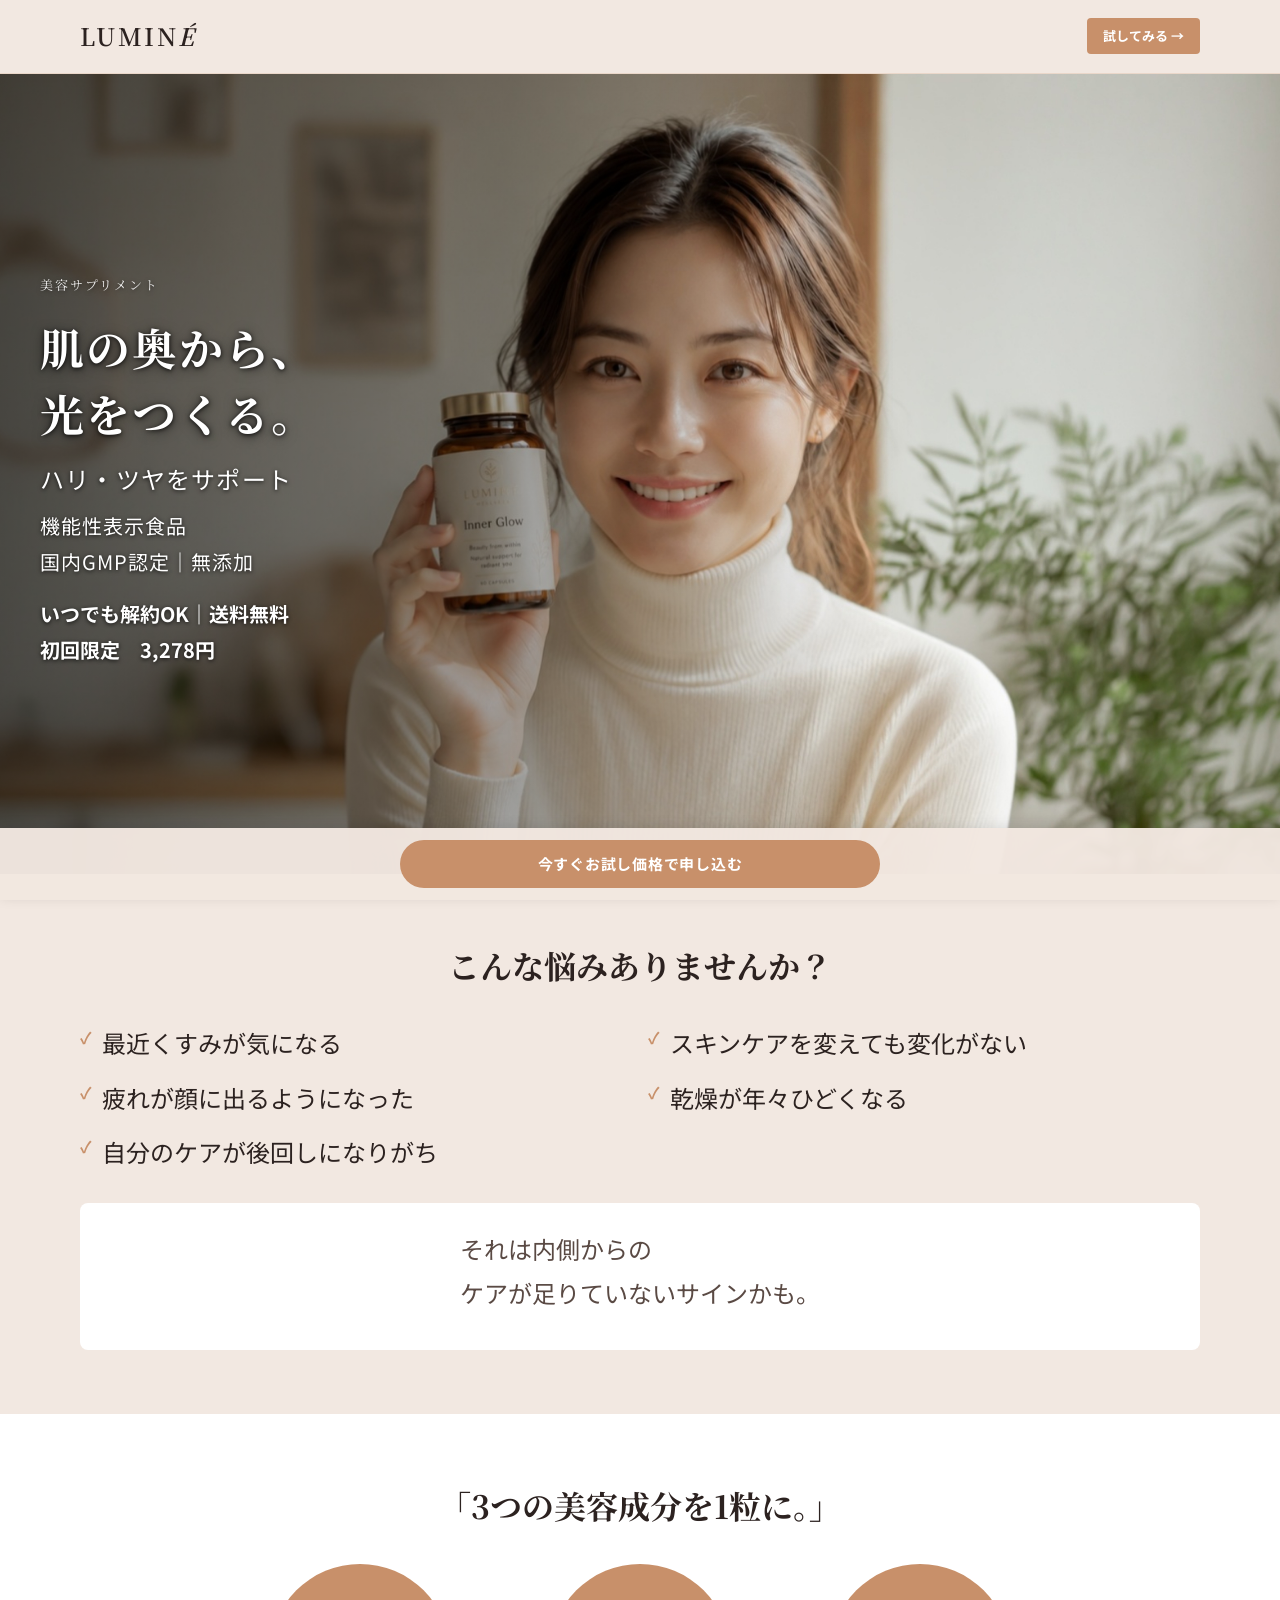
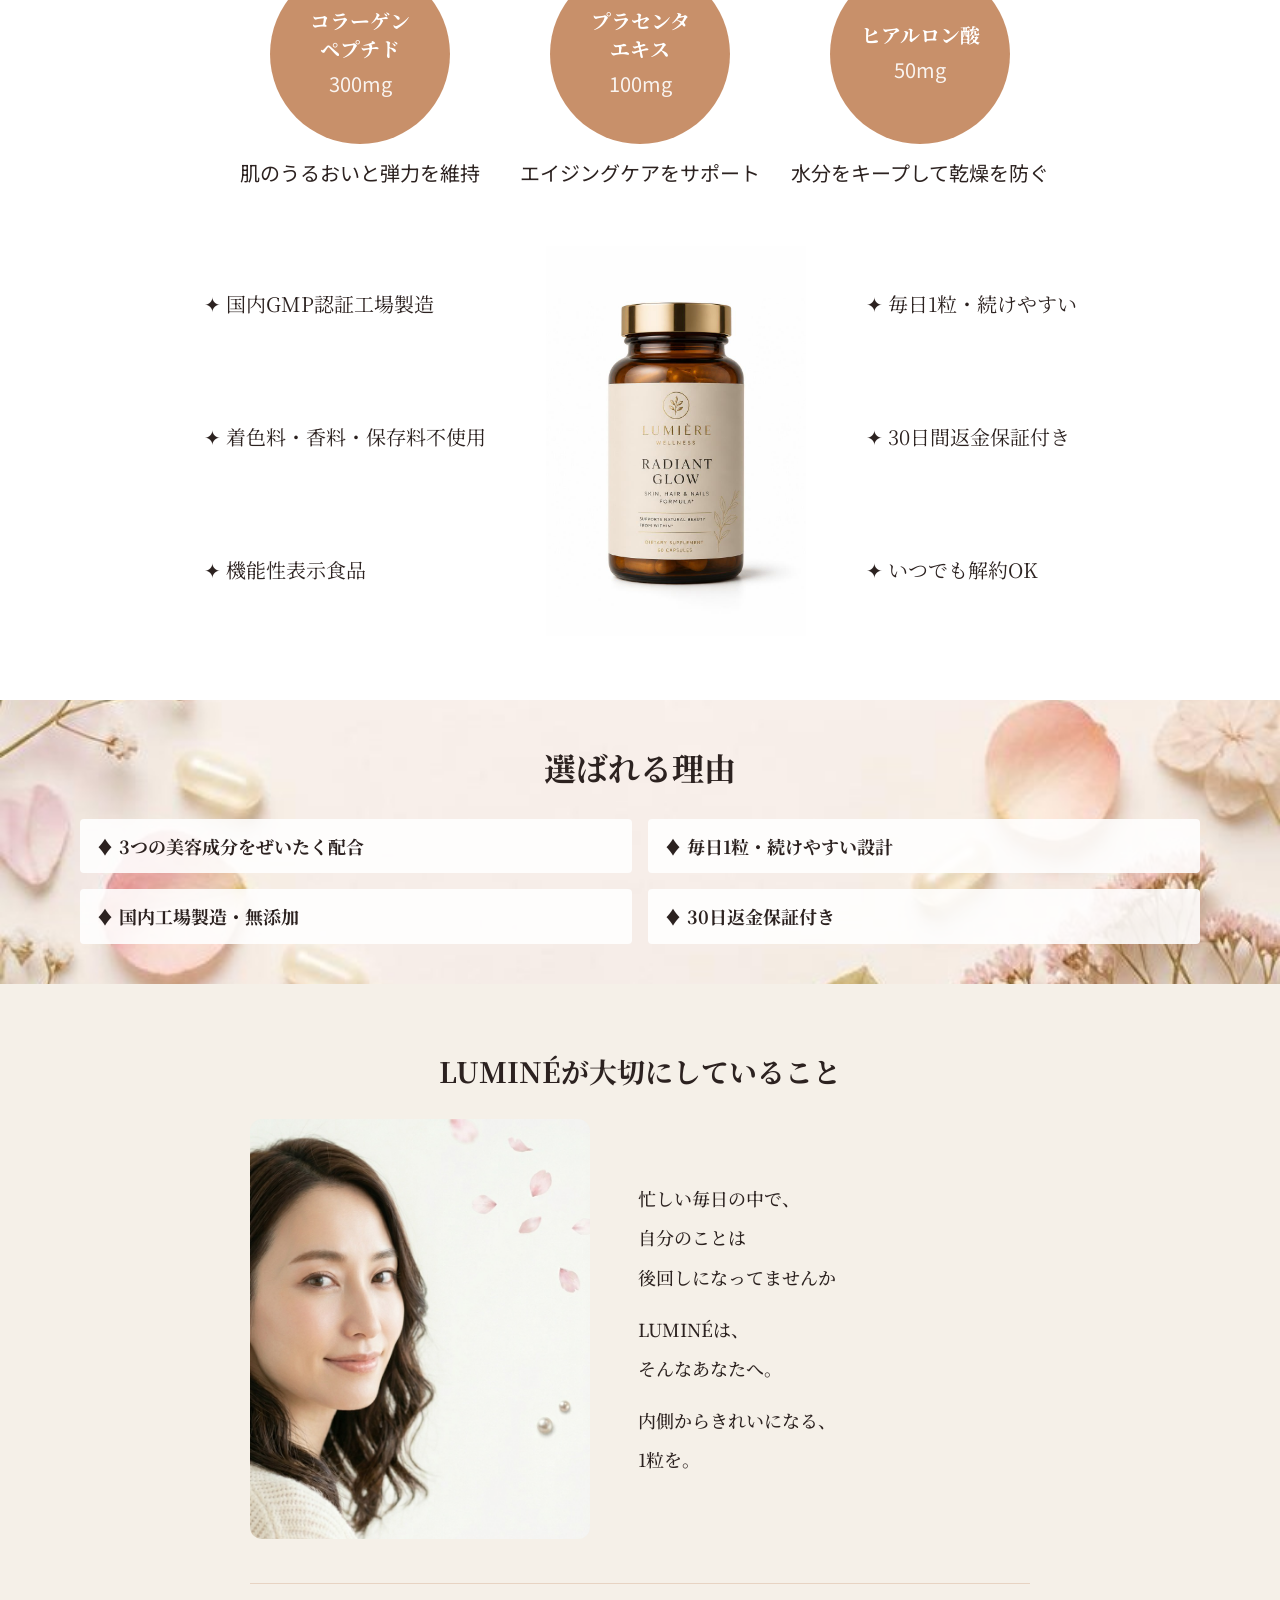
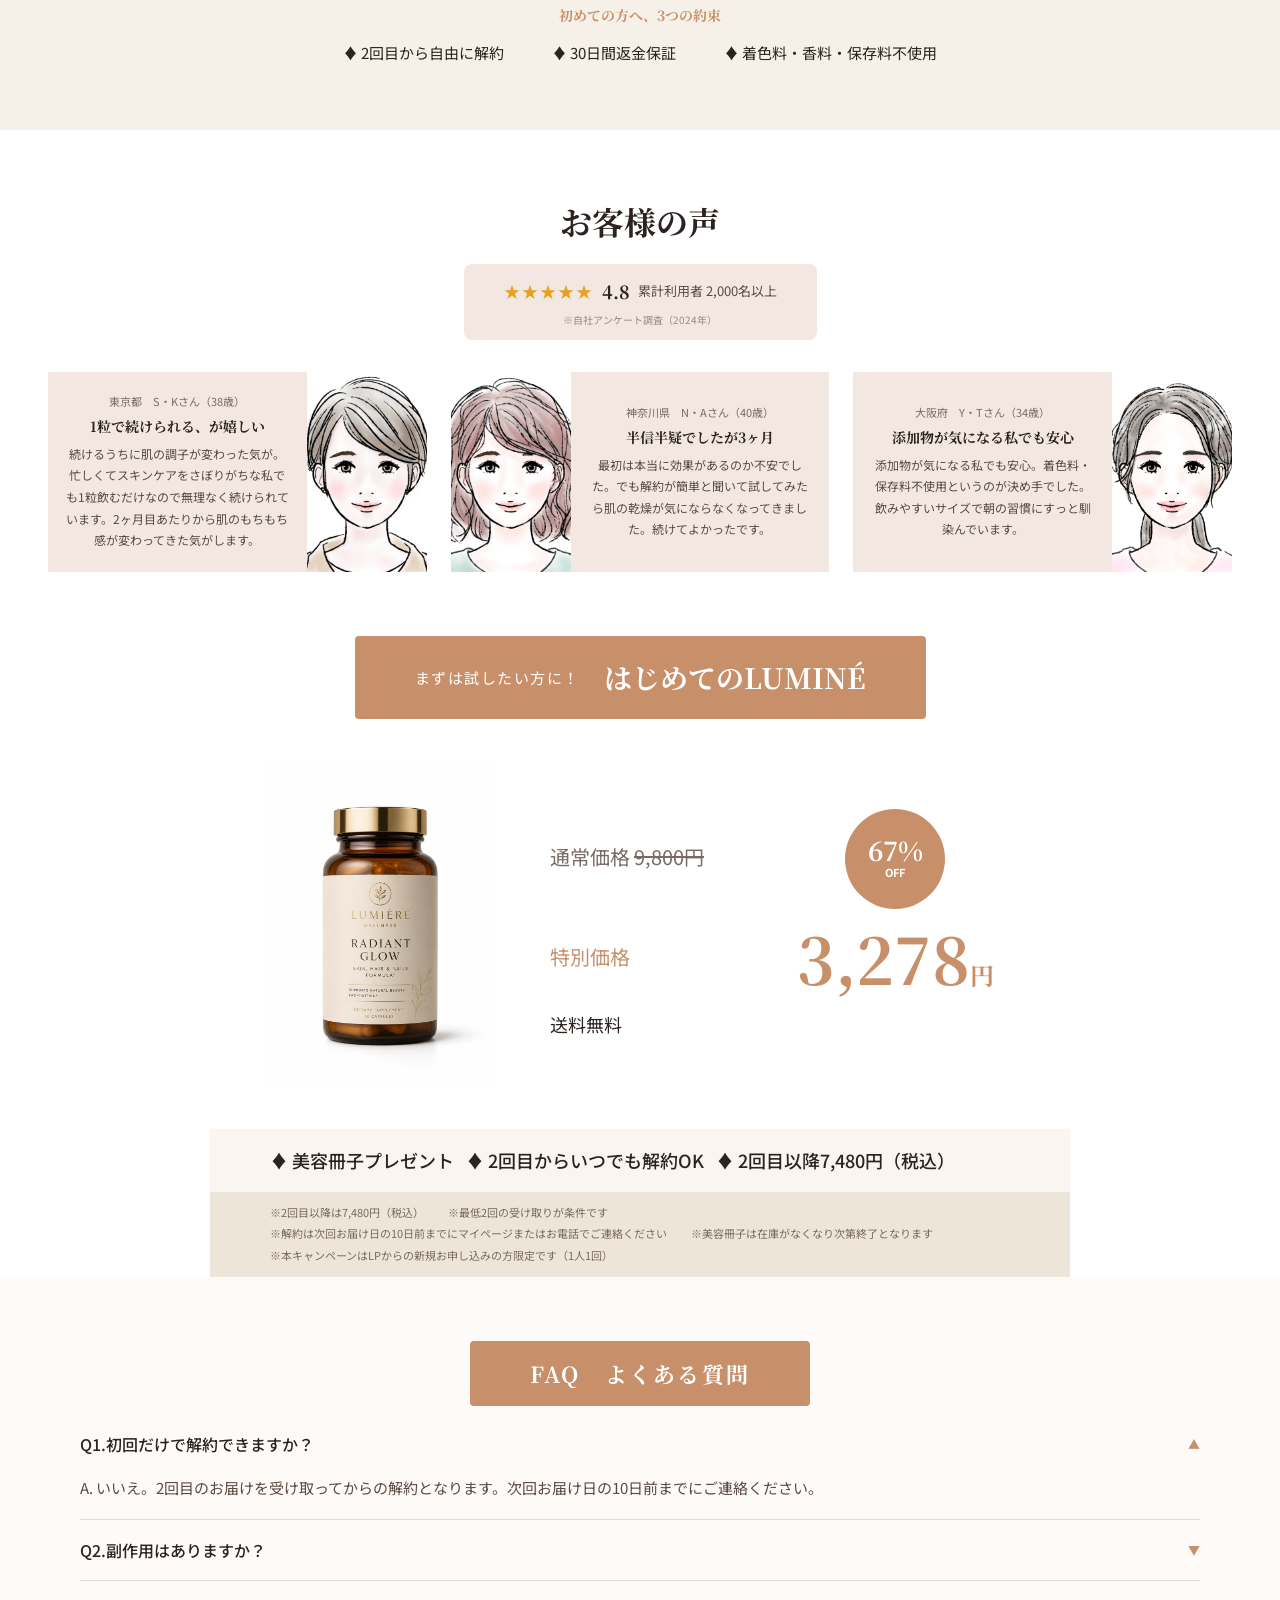
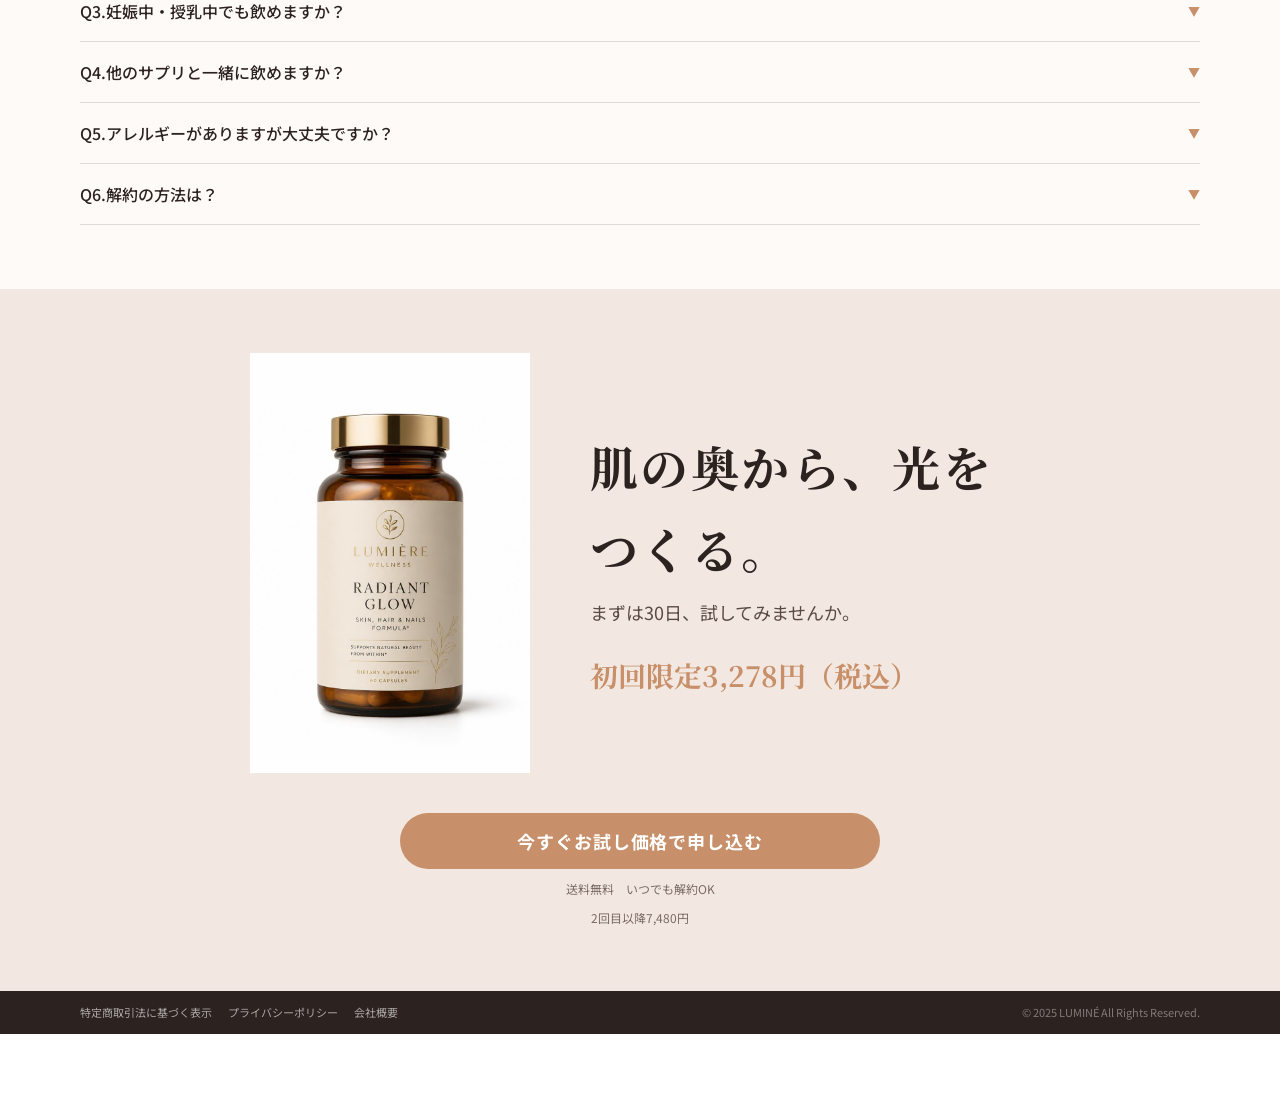
==== index.html @ 56d59375 "LUMINÉ LP 初回リリース" ====
<!DOCTYPE html>
<html lang="ja">
<head>
  <meta charset="UTF-8">
  <meta name="viewport" content="width=device-width, initial-scale=1.0">
  <meta name="description" content="LUMINÉは、コラーゲン・プラセンタ・ビタミンDを配合した美容サプリメントです。内側からハリ・ツヤ・透明感をサポートします。初回限定3,278円・送料無料。">

  <!-- OGP -->
  <meta property="og:title" content="LUMINÉ｜飲む美容習慣">
  <meta property="og:description" content="ハリ・ツヤをサポートする美容サプリメント。初回限定3,278円・送料無料・いつでも解約OK。">
  <meta property="og:image" content="images/ogp.jpg">
  <meta property="og:url" content="https://lumine-innerglow.jp/">
  <meta property="og:type" content="website">
  <meta property="og:site_name" content="LUMINÉ">

  <!-- canonical -->
  <link rel="canonical" href="https://lumine-innerglow.jp/">

  <!-- favicon -->
  <link rel="icon" href="images/pearl.jpg" type="image/jpeg">
  <link rel="apple-touch-icon" href="images/pearl.jpg">

  <!-- Google Fonts -->
  <link rel="preconnect" href="https://fonts.googleapis.com">
  <link rel="preconnect" href="https://fonts.gstatic.com" crossorigin>
  <link href="https://fonts.googleapis.com/css2?family=Noto+Sans+JP:wght@400;500;700&family=Noto+Serif+JP:wght@400;600;700&display=swap" rel="stylesheet">

  <link rel="stylesheet" href="style.css">
  <title>LUMINÉ｜飲む美容習慣で、内側から輝く肌へ</title>
</head>
<body>

  <!-- ============================================================
    Header
  ============================================================ -->
  <header class="header">
    <div class="header__inner">
      <p class="header__logo">LUMIN<span>É</span></p>
      <a href="form.html" class="btn btn--small">試してみる →</a>
    </div>
  </header>

  <!-- ============================================================
    FV（ファーストビュー）
  ============================================================ -->
  <section class="fv">
    <img src="images/fv-main.jpg" alt="LUMINÉを持つ女性" class="fv__bg fv__bg--sp">
    <img src="images/fv-main-pc.jpg" alt="LUMINÉを持つ女性" class="fv__bg fv__bg--pc">
    <div class="fv__overlay"></div>
    <div class="fv__content">

      <!-- 上部：キャッチ2つの独立した箱 -->
      <div class="fv__top">
        <div class="fv__box fv__box--brand">
          <span class="fv__brand-category">美容サプリメント</span>
        </div>
        <div class="fv__box fv__box--catch">
          <span class="fv__catch">肌の奥から、<br>光をつくる。</span>
        </div>
        <div class="fv__box fv__box--sub">
          <span class="fv__sub">ハリ・ツヤをサポート</span>
        </div>
      </div>

      <!-- 中部：バッジ1つの箱にまとめる -->
      <div class="fv__badge-box">
        <p class="fv__badge">機能性表示食品</p>
        <p class="fv__badge">国内GMP認定｜無添加</p>
      </div>

      <!-- 下部：オファー（右手首あたり） -->
      <div class="fv__offer">
        <p>いつでも解約OK｜送料無料</p>
        <p>初回限定　3,278円</p>
      </div>

    </div>
  </section>

  <!-- ============================================================
    お悩みセクション
  ============================================================ -->
  <section class="worries">
    <div class="worries__inner">
      <h2 class="worries__title">こんな悩みありませんか？</h2>
      <ul class="worries__list">
        <li class="worries__item fade-in">
          <span class="worries__check">✓</span>最近くすみが気になる
        </li>
        <li class="worries__item fade-in">
          <span class="worries__check">✓</span>スキンケアを変えても変化がない
        </li>
        <li class="worries__item fade-in">
          <span class="worries__check">✓</span>疲れが顔に出るようになった
        </li>
        <li class="worries__item fade-in">
          <span class="worries__check">✓</span>乾燥が年々ひどくなる
        </li>
        <li class="worries__item fade-in">
          <span class="worries__check">✓</span>自分のケアが後回しになりがち
        </li>
      </ul>
      <div class="worries__lead-wrap">
        <p class="worries__lead-sub">それは内側からの<br>ケアが足りていないサインかも。</p>
      </div>
    </div>
  </section>

  <!-- ============================================================
    商品紹介
  ============================================================ -->
  <section class="product">
    <div class="product__inner">
      <h2 class="product__title">「3つの美容成分を1粒に。」</h2>

      <!-- 成分3セット（楕円＋テキスト） -->
      <div class="product__ingredients">

        <div class="product__ingredient">
          <div class="product__circle">
            <p class="product__circle-name">コラーゲン<br>ペプチド</p>
            <p class="product__circle-amount">300mg</p>
          </div>
          <p class="product__ingredient-desc">肌のうるおいと弾力を維持</p>
        </div>

        <div class="product__ingredient">
          <div class="product__circle">
            <p class="product__circle-name">プラセンタ<br>エキス</p>
            <p class="product__circle-amount">100mg</p>
          </div>
          <p class="product__ingredient-desc">エイジングケアをサポート</p>
        </div>

        <div class="product__ingredient">
          <div class="product__circle">
            <p class="product__circle-name">ヒアルロン酸</p>
            <p class="product__circle-amount">50mg</p>
          </div>
          <p class="product__ingredient-desc">水分をキープして乾燥を防ぐ</p>
        </div>

      </div>

      <!-- ボトル画像＋左右テキスト（PC版2カラム） -->
      <div class="product__bottle-wrap">
        <div class="product__bottle-text product__bottle-text--left">
          <p class="product__bottle-point">✦ 国内GMP認証工場製造</p>
          <p class="product__bottle-point">✦ 着色料・香料・保存料不使用</p>
          <p class="product__bottle-point">✦ 機能性表示食品</p>
        </div>
        <div class="product__image-wrap">
          <img src="images/product-bottle.jpg" alt="LUMINÉボトル" class="product__image">
        </div>
        <div class="product__bottle-text product__bottle-text--right">
          <p class="product__bottle-point">✦ 毎日1粒・続けやすい</p>
          <p class="product__bottle-point">✦ 30日間返金保証付き</p>
          <p class="product__bottle-point">✦ いつでも解約OK</p>
        </div>
      </div>

    </div>
  </section>

  <!-- ============================================================
    選ばれる理由
  ============================================================ -->
  <section class="reasons">
    <div class="reasons__bg-wrap">
      <img src="images/reasons-bg.jpg" alt="" class="reasons__bg" aria-hidden="true">
    </div>
    <div class="reasons__inner">
      <h2 class="reasons__title">選ばれる理由</h2>
      <div class="reasons__list">
        <div class="reasons__card fade-in">
          <p class="reasons__card-title">♦ 3つの美容成分をぜいたく配合</p>
        </div>
        <div class="reasons__card fade-in">
          <p class="reasons__card-title">♦ 毎日1粒・続けやすい設計</p>
        </div>
        <div class="reasons__card fade-in">
          <p class="reasons__card-title">♦ 国内工場製造・無添加</p>
        </div>
        <div class="reasons__card fade-in">
          <p class="reasons__card-title">♦ 30日返金保証付き</p>
        </div>
      </div>
    </div>
  </section>

  <!-- ============================================================
    ブランドストーリー
  ============================================================ -->
  <section class="story">
    <div class="story__inner">
      <h2 class="story__title">LUMINÉが大切にしていること</h2>
      <div class="story__content">
        <div class="story__image-wrap">
          <img src="images/story-woman.jpg" alt="LUMINÉブランドストーリー" class="story__image">
        </div>
        <div class="story__text-wrap">
          <p class="story__body">忙しい毎日の中で、<br>自分のことは<br>後回しになってませんか</p>
          <p class="story__body">LUMINÉは、<br>そんなあなたへ。</p>
          <p class="story__body">内側からきれいになる、<br>1粒を。</p>
        </div>
      </div>
      <!-- 約束リスト -->
      <div class="story__promise">
        <p class="story__lead">初めての方へ、3つの約束</p>
        <ul class="story__list">
          <li class="story__list-item">♦ 2回目から自由に解約</li>
          <li class="story__list-item">♦ 30日間返金保証</li>
          <li class="story__list-item">♦ 着色料・香料・保存料不使用</li>
        </ul>
      </div>
    </div>
  </section>

  <!-- ============================================================
    お客様の声
  ============================================================ -->
  <section class="reviews">
    <div class="reviews__inner">
      <h2 class="reviews__title">お客様の声</h2>
      <div class="reviews__social-proof">
        <div class="reviews__social-proof-row">
          <span class="reviews__stars">★★★★★</span>
          <span class="reviews__rating">4.8</span>
          <span class="reviews__count">累計利用者 2,000名以上</span>
        </div>
        <span class="reviews__survey">※自社アンケート調査（2024年）</span>
      </div>
      <div class="reviews__list">

        <!-- 1件目：左テキスト・右画像 -->
        <div class="reviews__item reviews__item--text-left fade-in">
          <div class="reviews__item-text">
            <p class="reviews__item-name">東京都　S・Kさん（38歳）</p>
            <p class="reviews__item-title">1粒で続けられる、が嬉しい</p>
            <p class="reviews__item-body">続けるうちに肌の調子が変わった気が。忙しくてスキンケアをさぼりがちな私でも1粒飲むだけなので無理なく続けられています。2ヶ月目あたりから肌のもちもち感が変わってきた気がします。</p>
          </div>
          <div class="reviews__item-image-wrap">
            <img src="images/review-woman-01.jpg" alt="東京都 S・Kさん" class="reviews__item-image">
          </div>
        </div>

        <!-- 2件目：左画像・右テキスト -->
        <div class="reviews__item reviews__item--image-left fade-in">
          <div class="reviews__item-image-wrap">
            <img src="images/review-woman-02.jpg" alt="神奈川県 N・Aさん" class="reviews__item-image">
          </div>
          <div class="reviews__item-text">
            <p class="reviews__item-name">神奈川県　N・Aさん（40歳）</p>
            <p class="reviews__item-title">半信半疑でしたが3ヶ月</p>
            <p class="reviews__item-body">最初は本当に効果があるのか不安でした。でも解約が簡単と聞いて試してみたら肌の乾燥が気にならなくなってきました。続けてよかったです。</p>
          </div>
        </div>

        <!-- 3件目：左テキスト・右画像 -->
        <div class="reviews__item reviews__item--text-left fade-in">
          <div class="reviews__item-text">
            <p class="reviews__item-name">大阪府　Y・Tさん（34歳）</p>
            <p class="reviews__item-title">添加物が気になる私でも安心</p>
            <p class="reviews__item-body">添加物が気になる私でも安心。着色料・保存料不使用というのが決め手でした。飲みやすいサイズで朝の習慣にすっと馴染んでいます。</p>
          </div>
          <div class="reviews__item-image-wrap">
            <img src="images/review-woman-03.jpg" alt="大阪府 Y・Tさん" class="reviews__item-image">
          </div>
        </div>

      </div>
    </div>
  </section>

  <!-- ============================================================
    キャンペーン・価格
  ============================================================ -->
  <section class="campaign">
    <!-- 茶色ヘッダー -->
    <div class="campaign__header">
      <p class="campaign__label">まずは試したい方に！</p>
      <h2 class="campaign__title">はじめてのLUMINÉ</h2>
    </div>
    <!-- 白背景：商品・価格エリア -->
    <div class="campaign__main">
      <div class="campaign__image-wrap">
        <img src="images/product-bottle.jpg" alt="LUMINÉ" class="campaign__image">
      </div>
      <div class="campaign__content">
        <div class="campaign__price-wrap">
          <p class="campaign__regular">通常価格 <s>9,800円</s></p>
          <div class="campaign__off-badge">
            <span class="campaign__off-num">67%</span>
            <span class="campaign__off-text">OFF</span>
          </div>
          <p class="campaign__special">特別価格</p>
          <p class="campaign__price">3,278<span>円</span></p>
          <p class="campaign__shipping">送料無料</p>
        </div>
      </div>
    </div>
    <!-- 薄いベージュ：特典エリア -->
    <div class="campaign__benefits-wrap">
      <ul class="campaign__benefits">
        <li class="campaign__benefit">♦ 美容冊子プレゼント</li>
        <li class="campaign__benefit">♦ 2回目からいつでも解約OK</li>
        <li class="campaign__benefit">♦ 2回目以降7,480円（税込）</li>
      </ul>
    </div>
    <!-- ベージュ：注意書きエリア -->
    <div class="campaign__notes-wrap">
      <ul class="campaign__notes">
        <li class="campaign__note">※2回目以降は7,480円（税込）</li>
        <li class="campaign__note">※最低2回の受け取りが条件です</li>
        <li class="campaign__note">※解約は次回お届け日の10日前までにマイページまたはお電話でご連絡ください</li>
        <li class="campaign__note">※美容冊子は在庫がなくなり次第終了となります</li>
        <li class="campaign__note">※本キャンペーンはLPからの新規お申し込みの方限定です（1人1回）</li>
      </ul>
    </div>
  </section>

  <!-- ============================================================
    FAQ
  ============================================================ -->
  <section class="faq">
    <div class="faq__inner">
      <h2 class="faq__title">FAQ　よくある質問</h2>
      <div class="faq__list">

        <div class="faq__item faq__item--open">
          <button class="faq__question" aria-expanded="true">
            Q1.初回だけで解約できますか？
            <span class="faq__icon">▲</span>
          </button>
          <div class="faq__answer">
            <p>A. いいえ。2回目のお届けを受け取ってからの解約となります。次回お届け日の10日前までにご連絡ください。</p>
          </div>
        </div>

        <div class="faq__item">
          <button class="faq__question" aria-expanded="false">
            Q2.副作用はありますか？
            <span class="faq__icon">▼</span>
          </button>
          <div class="faq__answer">
            <p>A. 食品ですので基本的に副作用はありませんが、体質により合わない場合もあります。異常を感じた場合は使用を中止してください。</p>
          </div>
        </div>

        <div class="faq__item">
          <button class="faq__question" aria-expanded="false">
            Q3.妊娠中・授乳中でも飲めますか？
            <span class="faq__icon">▼</span>
          </button>
          <div class="faq__answer">
            <p>A. 念のため医師にご相談の上ご使用ください。</p>
          </div>
        </div>

        <div class="faq__item">
          <button class="faq__question" aria-expanded="false">
            Q4.他のサプリと一緒に飲めますか？
            <span class="faq__icon">▼</span>
          </button>
          <div class="faq__answer">
            <p>A. 一般的には問題ありませんが、薬を服用中の方は医師にご相談ください。</p>
          </div>
        </div>

        <div class="faq__item">
          <button class="faq__question" aria-expanded="false">
            Q5.アレルギーがありますが大丈夫ですか？
            <span class="faq__icon">▼</span>
          </button>
          <div class="faq__answer">
            <p>A. 豚由来成分（プラセンタ）を含みます。成分表をご確認の上お申し込みください。</p>
          </div>
        </div>

        <div class="faq__item">
          <button class="faq__question" aria-expanded="false">
            Q6.解約の方法は？
            <span class="faq__icon">▼</span>
          </button>
          <div class="faq__answer">
            <p>A. マイページまたはお電話にて、次回お届け日の10日前までにお手続きください。</p>
          </div>
        </div>

      </div>
    </div>
  </section>

  <!-- ============================================================
    最終CTA
  ============================================================ -->
  <section class="cta" id="cta">
    <div class="cta__inner">
      <!-- PC：左ボトル・右テキストの2カラム -->
      <div class="cta__top">
        <div class="cta__image-wrap">
          <img src="images/product-bottle.jpg" alt="LUMINÉ" class="cta__image">
        </div>
        <div class="cta__text-wrap">
          <p class="cta__catch">肌の奥から、光をつくる。</p>
          <p class="cta__sub">まずは30日、試してみませんか。</p>
          <p class="cta__price-label">初回限定3,278円（税込）</p>
        </div>
      </div>
      <!-- CTA以下はそのまま -->
      <a href="form.html" class="btn btn--large">今すぐお試し価格で申し込む</a>
      <p class="cta__micro">送料無料　いつでも解約OK</p>
      <p class="cta__micro">2回目以降7,480円</p>
    </div>
  </section>

  <!-- ============================================================
    Footer
  ============================================================ -->
  <footer class="footer">
    <div class="footer__inner">
      <nav class="footer__nav">
        <a href="#" class="footer__link">特定商取引法に基づく表示</a>
        <a href="#" class="footer__link">プライバシーポリシー</a>
        <a href="#" class="footer__link">会社概要</a>
      </nav>
      <p class="footer__copy">&copy; 2025 LUMINÉ All Rights Reserved.</p>
    </div>
  </footer>

  <!-- 下部固定CTAボタン -->
  <div class="sticky-cta">
    <a href="form.html" class="btn btn--sticky">今すぐお試し価格で申し込む</a>
  </div>

  <script src="script.js"></script>
</body>
</html>
---- style.css ----
/* ============================================================
  CSS変数（カラー・フォント）
============================================================ */
:root {
  --color-base: #F2E8E1;
  --color-text: #2C2220;
  --color-accent: #C8906A;
  --color-white: #FFFFFF;
  --color-light: #FAF5F2;
  --font-serif: 'Noto Serif JP', serif;
  --font-sans: 'Noto Sans JP', sans-serif;
  --section-gap: 40px;
  --inner-padding: 20px;
}

/* ============================================================
  Reset & Base
============================================================ */
*, *::before, *::after {
  box-sizing: border-box;
  margin: 0;
  padding: 0;
}

html {
  scroll-behavior: smooth;
}

body {
  font-family: var(--font-sans);
  color: var(--color-text);
  background-color: var(--color-white);
  font-size: 15px;
  line-height: 1.7;
  -webkit-font-smoothing: antialiased;
}

img {
  max-width: 100%;
  height: auto;
  display: block;
}

ul {
  list-style: none;
}

a {
  text-decoration: none;
  color: inherit;
}

/* ============================================================
  Button
============================================================ */
.btn {
  display: inline-block;
  background-color: var(--color-accent);
  color: var(--color-white);
  font-family: var(--font-sans);
  font-weight: 700;
  border-radius: 4px;
  text-align: center;
  cursor: pointer;
  border: none;
  transition: opacity 0.3s ease;
}

.btn:hover {
  opacity: 0.8;
}

.btn--small {
  font-size: 13px;
  padding: 8px 16px;
  height: 36px;
  line-height: 20px;
}

/* ============================================================
  アニメーション
============================================================ */
@keyframes pulse {
  0%, 100% { transform: scale(1); box-shadow: 0 4px 16px rgba(200, 144, 106, 0.4); }
  50% { transform: scale(1.03); box-shadow: 0 6px 24px rgba(200, 144, 106, 0.6); }
}

/* スクロールフェードイン */
.fade-in {
  opacity: 0;
  transform: translateY(20px);
  transition: opacity 0.7s ease, transform 0.7s ease;
}

.fade-in.is-visible {
  opacity: 1;
  transform: translateY(0);
}

/* 遅延クラス（順番に表示） */
.fade-in:nth-child(2) { transition-delay: 0.1s; }
.fade-in:nth-child(3) { transition-delay: 0.2s; }
.fade-in:nth-child(4) { transition-delay: 0.3s; }
.fade-in:nth-child(5) { transition-delay: 0.4s; }

.btn--large {
  font-size: 16px;
  font-weight: 700;
  width: calc(100% - 40px);
  height: 56px;
  line-height: 56px;
  padding: 0;
  border-radius: 28px;
  letter-spacing: 0.05em;
  animation: pulse 2.5s ease-in-out infinite;
}

/* ============================================================
  Header
============================================================ */
.header {
  position: sticky;
  top: 0;
  z-index: 100;
  background-color: var(--color-base);
  border-bottom: 1px solid rgba(200, 144, 106, 0.2);
  transition: transform 0.3s ease;
}

.header--hidden {
  transform: translateY(-100%);
}

.header__inner {
  display: flex;
  align-items: center;
  justify-content: space-between;
  padding: 12px var(--inner-padding);
  max-width: 375px;
  margin: 0 auto;
}

.header__logo {
  font-family: var(--font-serif);
  font-size: 20px;
  font-weight: 600;
  letter-spacing: 0.1em;
  color: var(--color-text);
}

.header__logo span {
  font-style: italic;
}

/* ============================================================
  FV（ファーストビュー）
============================================================ */
.fv {
  position: relative;
  width: 100%;
  overflow: hidden;
}

.fv__bg {
  width: 100%;
  height: 600px;
  object-fit: cover;
  object-position: center top;
  display: block;
}

.fv__bg--pc {
  display: none;
}

.fv__overlay {
  display: block;
  position: absolute;
  top: 0;
  left: 0;
  right: 0;
  bottom: 0;
  background: linear-gradient(
    135deg,
    rgba(0, 0, 0, 0.55) 0%,
    rgba(0, 0, 0, 0.30) 50%,
    rgba(0, 0, 0, 0) 75%
  );
  z-index: 1;
}

.fv__content {
  z-index: 2;
}

.fv__content {
  position: absolute;
  top: 0;
  left: 0;
  right: 0;
  bottom: 0;
  display: flex;
  flex-direction: column;
  justify-content: space-between;
  padding: 20px var(--inner-padding);
}

/* 上部：2つの独立した箱 */
.fv__top {
  display: inline-flex;
  flex-direction: column;
  gap: 6px;
  align-self: flex-start;
}

.fv__box {
  background-color: transparent;
  padding: 4px 0;
  border-radius: 4px;
  display: inline-block;
  align-self: flex-start;
}

.fv__box--brand {
  display: flex;
  align-items: baseline;
  gap: 8px;
  margin-bottom: 4px;
}

.fv__brand-category {
  font-size: 12px;
  color: rgba(255, 255, 255, 0.9);
  letter-spacing: 0.15em;
  text-shadow: 0 1px 4px rgba(0,0,0,0.5);
  font-family: var(--font-serif);
}

.fv__catch {
  font-family: var(--font-serif);
  font-size: 23px;
  font-weight: 700;
  color: var(--color-white);
  line-height: 1.5;
  letter-spacing: 0.05em;
  text-shadow: 0 2px 12px rgba(0,0,0,0.6), 0 1px 4px rgba(0,0,0,0.8);
}

.fv__sub {
  font-size: 14px;
  color: var(--color-white);
  letter-spacing: 0.05em;
  line-height: 1.6;
}

.fv__category {
  font-size: 12px;
  color: rgba(255, 255, 255, 0.8);
  letter-spacing: 0.1em;
}

/* 中部：バッジ1つの箱 */
.fv__badge-box {
  background-color: transparent;
  padding: 8px 0;
  border-radius: 4px;
  align-self: flex-start;
  display: flex;
  flex-direction: column;
  gap: 4px;
}

.fv__badge {
  color: var(--color-white);
  font-size: 12px;
  letter-spacing: 0.05em;
  line-height: 1.6;
}

/* 下部：オファー（右手首あたり・下部） */
.fv__offer {
  background-color: #2C2220;
  color: var(--color-white);
  padding: 10px 14px;
  border-radius: 4px;
  font-size: 13px;
  font-weight: 700;
  line-height: 1.8;
  align-self: flex-start;
}

/* ============================================================
  お悩みセクション
============================================================ */
.worries {
  background-color: var(--color-base);
  padding: var(--section-gap) 0;
}

.worries__inner {
  max-width: 375px;
  margin: 0 auto;
  padding: 0 var(--inner-padding);
}

.worries__title {
  font-family: var(--font-serif);
  font-size: 22px;
  font-weight: 700;
  text-align: center;
  margin-bottom: 32px;
  color: var(--color-text);
}

.worries__list {
  display: flex;
  flex-direction: column;
  gap: 16px;
  margin-bottom: 32px;
}

.worries__item {
  display: flex;
  align-items: flex-start;
  gap: 10px;
  font-size: 15px;
  line-height: 1.6;
}

.worries__check {
  color: var(--color-accent);
  font-weight: 700;
  font-size: 16px;
  flex-shrink: 0;
  margin-top: 1px;
}

.worries__lead-wrap {
  background-color: var(--color-white);
  border-radius: 8px;
  padding: 24px;
  text-align: center;
  margin-top: 32px;
}

.worries__lead-sub {
  font-size: 15px;
  color: #5a4a44;
  line-height: 1.8;
  margin-bottom: 12px;
  display: inline-block;
  text-align: left;
}

.worries__lead {
  font-family: var(--font-serif);
  font-size: 18px;
  font-weight: 600;
  text-align: center;
  color: var(--color-accent);
}

/* ============================================================
  商品紹介
============================================================ */
.product {
  background-color: var(--color-white);
  padding: var(--section-gap) 0;
}

.product__inner {
  max-width: 375px;
  margin: 0 auto;
  padding: 0 var(--inner-padding);
  text-align: center;
}

.product__title {
  font-family: var(--font-serif);
  font-size: 20px;
  font-weight: 700;
  margin-bottom: 32px;
  color: var(--color-text);
}

.product__ingredients {
  display: flex;
  flex-direction: column;
  gap: 24px;
  margin-bottom: 40px;
}

.product__ingredient {
  display: flex;
  flex-direction: column;
  align-items: center;
  gap: 12px;
}

.product__circle {
  width: 110px;
  height: 110px;
  background-color: var(--color-accent);
  border-radius: 50%;
  display: flex;
  flex-direction: column;
  align-items: center;
  justify-content: center;
  color: var(--color-white);
}

.product__circle-name {
  font-family: var(--font-serif);
  font-size: 15px;
  font-weight: 700;
  line-height: 1.4;
  text-align: center;
}

.product__circle-amount {
  font-size: 12px;
  margin-top: 4px;
  opacity: 0.9;
}

.product__ingredient-desc {
  font-size: 14px;
  color: var(--color-text);
}

.product__image-wrap {
  margin-top: 8px;
}

.product__bottle-wrap {
  display: none;
}

.product__bottle-point {
  font-family: var(--font-serif);
  font-size: 16px;
  color: var(--color-text);
  line-height: 1.8;
}

.product__image {
  width: 220px;
  margin: 0 auto;
}

/* ============================================================
  選ばれる理由
============================================================ */
.reasons {
  position: relative;
  padding: 40px 0;
  overflow: hidden;
}

.reasons__bg-wrap {
  position: absolute;
  top: 0;
  left: 0;
  right: 0;
  bottom: 0;
  z-index: 0;
}

.reasons__bg {
  width: 100%;
  height: 100%;
  object-fit: cover;
  opacity: 1;
}

.reasons__inner {
  position: relative;
  z-index: 1;
  max-width: 375px;
  margin: 0 auto;
  padding: 0 var(--inner-padding);
}

.reasons__title {
  font-family: var(--font-serif);
  font-size: 22px;
  font-weight: 700;
  text-align: center;
  margin-bottom: 24px;
  color: var(--color-text);
}

.reasons__list {
  display: flex;
  flex-direction: column;
  gap: 12px;
  align-items: flex-start;
}

.reasons__card {
  background-color: rgba(255, 255, 255, 0.88);
  border-radius: 4px;
  padding: 12px 16px;
  display: inline-block;
}

.reasons__card-title {
  font-family: var(--font-serif);
  font-size: 15px;
  font-weight: 700;
  color: var(--color-text);
}

/* ============================================================
  ブランドストーリー
============================================================ */
.story {
  background-color: #F5F0E8;
  padding: var(--section-gap) 0;
}

.story__inner {
  max-width: 375px;
  margin: 0 auto;
  padding: 0 var(--inner-padding);
  display: flex;
  flex-direction: column;
}

.story__title {
  font-family: var(--font-serif);
  font-size: 20px;
  font-weight: 700;
  text-align: center;
  margin-bottom: 24px;
  color: var(--color-text);
}

/* parl2.pngを背景にしたカード */
.story__content {
  display: flex;
  flex-direction: row;
  gap: 16px;
  align-items: flex-start;
  margin-bottom: 24px;
}

.story__image-wrap {
  flex-shrink: 0;
  width: 130px;
}

.story__image {
  width: 130px;
  height: 180px;
  object-fit: cover;
  object-position: center top;
  border-radius: 8px;
  display: block;
}

.story__text-wrap {
  flex: 1;
  padding: 4px 0;
  text-align: left;
}

.story__body {
  font-size: 14px;
  line-height: 1.9;
  color: var(--color-text);
  margin-bottom: 12px;
  font-family: var(--font-serif);
  font-weight: 500;
}

.story__body:last-child {
  margin-bottom: 0;
}

.story__promise {
  clear: both;
  width: 100%;
  margin-top: 20px;
  padding-top: 20px;
  border-top: 1px solid rgba(200, 144, 106, 0.3);
}

.story__lead {
  font-family: var(--font-serif);
  font-size: 14px;
  font-weight: 700;
  color: var(--color-accent);
  margin-bottom: 12px;
  text-align: center;
}

.story__list {
  display: flex;
  flex-direction: column;
  gap: 10px;
}

.story__list-item {
  font-size: 14px;
  color: var(--color-text);
}

/* ============================================================
  お客様の声
============================================================ */
.reviews {
  background-color: var(--color-white);
  padding: var(--section-gap) 0;
}

.reviews__inner {
  max-width: 375px;
  margin: 0 auto;
  padding: 0 8px;
  text-align: center;
}

.reviews__title {
  font-family: var(--font-serif);
  font-size: 22px;
  font-weight: 700;
  text-align: center;
  margin-bottom: 16px;
  color: var(--color-text);
  display: block;
}

.reviews__social-proof {
  display: inline-flex;
  flex-direction: column;
  align-items: center;
  justify-content: center;
  gap: 4px;
  margin: 0 auto 32px;
  background-color: var(--color-base);
  padding: 12px 40px;
  border-radius: 8px;
}

.reviews__social-proof-row {
  display: flex;
  align-items: center;
  gap: 8px;
}

.reviews__stars {
  color: #E8A020;
  font-size: 16px;
  letter-spacing: 2px;
}

.reviews__rating {
  font-family: var(--font-serif);
  font-size: 18px;
  font-weight: 700;
  color: var(--color-text);
}

.reviews__count {
  font-size: 13px;
  color: #5a4a44;
}

.reviews__survey {
  font-size: 10px;
  color: #9a8a84;
  text-align: center;
}

.reviews__list {
  display: flex;
  flex-direction: column;
  gap: 0;
}

/* 左右交互レイアウト */
.reviews__item {
  display: flex;
  flex-direction: row;
  align-items: stretch;
  min-height: 200px;
}

.reviews__item-image-wrap {
  flex-shrink: 0;
  width: 120px;
}

.reviews__item-image {
  width: 120px;
  height: 100%;
  object-fit: cover;
  object-position: center top;
  display: block;
}

.reviews__item-text {
  flex: 1;
  padding: 16px;
  background-color: var(--color-base);
  display: flex;
  flex-direction: column;
  justify-content: center;
  gap: 6px;
}

.reviews__item--text-left .reviews__item-text {
  order: 1;
}
.reviews__item--text-left .reviews__item-image-wrap {
  order: 2;
}

.reviews__item--image-left .reviews__item-image-wrap {
  order: 1;
}
.reviews__item--image-left .reviews__item-text {
  order: 2;
}

.reviews__item-name {
  font-size: 11px;
  color: #7a6a64;
}

.reviews__item-title {
  font-family: var(--font-serif);
  font-size: 14px;
  font-weight: 700;
  color: var(--color-text);
  line-height: 1.4;
}

.reviews__item-body {
  font-size: 12px;
  line-height: 1.8;
  color: #5a4a44;
}

/* ============================================================
  キャンペーン・価格
============================================================ */
.campaign {
  max-width: 375px;
  margin: 0 auto;
}

/* 茶色ヘッダー */
.campaign__header {
  background-color: var(--color-accent);
  padding: 20px var(--inner-padding);
  text-align: center;
  display: block;
  border-radius: 0;
}

.campaign__label {
  font-size: 13px;
  color: var(--color-white);
  letter-spacing: 0.1em;
  margin-bottom: 6px;
}

.campaign__title {
  font-family: var(--font-serif);
  font-size: 22px;
  font-weight: 700;
  color: var(--color-white);
}

/* 白背景：商品・価格エリア */
.campaign__main {
  background-color: var(--color-white);
  padding: 24px var(--inner-padding);
  display: flex;
  align-items: center;
  gap: 16px;
}

.campaign__content {
  flex: 1;
  margin-bottom: 0;
}

.campaign__image-wrap {
  flex-shrink: 0;
}

.campaign__image {
  width: 130px;
}

.campaign__off-badge {
  width: 72px;
  height: 72px;
  background-color: var(--color-accent);
  border-radius: 50%;
  display: flex;
  flex-direction: column;
  align-items: center;
  justify-content: center;
  color: var(--color-white);
  margin: 8px 0;
}

.campaign__off-num {
  font-family: var(--font-serif);
  font-size: 18px;
  font-weight: 700;
  line-height: 1;
}

.campaign__off-text {
  font-size: 11px;
  font-weight: 700;
}

.campaign__price-wrap {
  text-align: left;
}

.campaign__regular {
  font-size: 13px;
  color: #7a6a64;
  margin-bottom: 4px;
}

.campaign__regular s {
  color: #7a6a64;
}

.campaign__special {
  font-size: 13px;
  color: var(--color-accent);
  margin-bottom: 4px;
}

.campaign__price {
  font-family: var(--font-serif);
  font-size: 44px;
  font-weight: 700;
  color: var(--color-accent);
  line-height: 1;
  margin-bottom: 4px;
}

.campaign__price span {
  font-size: 18px;
}

.campaign__shipping {
  font-size: 13px;
  color: var(--color-text);
}

/* 薄いベージュ：特典エリア */
.campaign__benefits-wrap {
  background-color: #FAF5F0;
  padding: 16px var(--inner-padding);
}

.campaign__benefits {
  display: flex;
  flex-direction: column;
  gap: 10px;
}

.campaign__benefit {
  font-size: 14px;
  font-weight: 500;
  color: var(--color-text);
}

/* 濃いベージュ：注意書きエリア */
.campaign__notes-wrap {
  background-color: #EDE5D8;
  padding: 16px var(--inner-padding);
}

.campaign__notes {
  display: flex;
  flex-direction: column;
  gap: 6px;
}

.campaign__note {
  font-size: 11px;
  color: #7a6a64;
  line-height: 1.6;
}

/* ============================================================
  FAQ
============================================================ */
.faq {
  background-color: #FDFAF8;
  padding: var(--section-gap) 0;
}

.faq__inner {
  max-width: 375px;
  margin: 0 auto;
  padding: 0 var(--inner-padding);
  text-align: center;
}

.faq__title {
  font-family: var(--font-serif);
  font-size: 18px;
  font-weight: 700;
  text-align: center;
  color: var(--color-white);
  background-color: var(--color-accent);
  padding: 12px 48px;
  border-radius: 4px;
  margin-bottom: 8px;
  letter-spacing: 0.1em;
  display: inline-block;
}

.faq__list {
  display: flex;
  flex-direction: column;
}

.faq__item {
  border-bottom: 1px solid rgba(44, 34, 32, 0.15);
}

.faq__question {
  width: 100%;
  background: none;
  border: none;
  cursor: pointer;
  display: flex;
  align-items: center;
  justify-content: space-between;
  padding: 18px 0;
  font-family: var(--font-sans);
  font-size: 14px;
  font-weight: 500;
  color: var(--color-text);
  text-align: left;
  gap: 8px;
  line-height: 1.5;
}

.faq__icon {
  font-size: 12px;
  color: var(--color-accent);
  flex-shrink: 0;
  transition: transform 0.3s ease;
}

.faq__answer {
  display: none;
  padding-bottom: 18px;
}

.faq__answer p {
  font-size: 14px;
  color: #5a4a44;
  line-height: 1.8;
}

.faq__item--open .faq__answer {
  display: block;
}

/* ============================================================
  最終CTA
============================================================ */
.cta {
  background-color: var(--color-base);
  padding: var(--section-gap) 0;
  text-align: center;
}

.cta__inner {
  max-width: 375px;
  margin: 0 auto;
  padding: 0 var(--inner-padding);
}

.cta__catch {
  font-family: var(--font-serif);
  font-size: 26px;
  font-weight: 700;
  color: var(--color-text);
  margin-top: 16px;
  margin-bottom: 8px;
  letter-spacing: 0.05em;
}

.cta__sub {
  font-size: 14px;
  color: #5a4a44;
  margin-bottom: 24px;
}

/* SP：縦並びそのまま */
.cta__top {
  display: flex;
  flex-direction: column;
  align-items: center;
}

.cta__text-wrap {
  text-align: center;
}

.cta__image {
  width: 200px;
  margin: 0 auto;
}

.cta__price-label {
  font-family: var(--font-serif);
  font-size: 20px;
  font-weight: 700;
  color: var(--color-accent);
  margin-bottom: 16px;
}

.cta__micro {
  font-size: 12px;
  color: #7a6a64;
  margin-top: 10px;
  line-height: 1.6;
}

/* ============================================================
  Footer
============================================================ */
.footer {
  background-color: var(--color-text);
  padding: 12px 0;
  margin-bottom: 64px;
}

.footer__inner {
  max-width: 375px;
  margin: 0 auto;
  padding: 0 var(--inner-padding);
  display: flex;
  align-items: center;
  justify-content: space-between;
  flex-wrap: wrap;
  gap: 8px;
}

.footer__nav {
  display: flex;
  flex-direction: row;
  flex-wrap: wrap;
  gap: 8px 16px;
}

.footer__link {
  font-size: 11px;
  color: rgba(255, 255, 255, 0.6);
  transition: color 0.3s ease;
}

.footer__link:hover {
  color: var(--color-white);
}

.footer__copy {
  font-size: 11px;
  color: rgba(255, 255, 255, 0.4);
}

/* ============================================================
  下部固定CTAボタン
============================================================ */
.sticky-cta {
  position: fixed;
  bottom: 0;
  left: 0;
  right: 0;
  background-color: rgba(242, 232, 225, 0.97);
  padding: 10px 20px;
  z-index: 200;
  box-shadow: 0 -2px 12px rgba(0, 0, 0, 0.1);
}

.btn--sticky {
  display: block;
  background-color: var(--color-accent);
  color: var(--color-white);
  font-family: var(--font-sans);
  font-size: 15px;
  font-weight: 700;
  height: 48px;
  line-height: 48px;
  text-align: center;
  border-radius: 24px;
  letter-spacing: 0.05em;
  transition: opacity 0.3s ease;
  animation: pulse 2.5s ease-in-out infinite;
}

.btn--sticky:hover {
  opacity: 0.8;
  animation: none;
}

.btn--large:hover {
  animation: none;
  opacity: 0.85;
}

/* ============================================================
  PC版（768px以上）レスポンシブ
============================================================ */
@media screen and (min-width: 768px) {

  :root {
    --inner-padding: 40px;
    --section-gap: 64px;
  }

  /* Header */
  .header__inner {
    max-width: 1200px;
    padding: 16px 40px;
  }

  .header__logo {
    font-size: 24px;
  }

  /* FV */
  .fv__bg--sp {
    display: none;
  }

  .fv__bg--pc {
    display: block;
    height: 100vh;
    max-height: 800px;
    object-position: center center;
  }

  .fv__overlay {
    background: linear-gradient(
      to right,
      rgba(0, 0, 0, 0.55) 0%,
      rgba(0, 0, 0, 0.35) 40%,
      rgba(0, 0, 0, 0) 70%
    );
  }

  .fv__badge-box {
    background-color: transparent;
    align-self: flex-start;
    padding-left: 0;
  }

  .fv__badge {
    text-shadow: 0 1px 4px rgba(0,0,0,0.8);
    font-size: 20px;
  }

  .fv__offer {
    background-color: transparent;
    text-shadow: 0 1px 4px rgba(0,0,0,0.8);
    align-self: flex-start;
    padding-left: 0;
    font-size: 20px;
  }

  .fv__sub {
    text-shadow: 0 1px 4px rgba(0,0,0,0.8);
    font-size: 24px !important;
  }

  .fv__category {
    text-shadow: 0 1px 4px rgba(0,0,0,0.8);
    font-size: 24px !important;
  }

  .fv__catch {
    font-size: 48px;
  }

  .fv__sub {
    font-size: 20px;
  }

  .fv__category {
    font-size: 16px;
  }

  .fv__content {
    position: absolute;
    top: 0;
    left: 0;
    bottom: 0;
    width: 420px;
    background-color: transparent;
    padding: 60px 40px;
    justify-content: center;
    transform: none;
    margin: 0;
  }

  .fv__top {
    align-self: flex-start;
  }

  .fv__badge-box {
    align-self: flex-start;
  }

  .fv__offer {
    align-self: flex-start;
  }

  .fv__catch {
    font-size: 44px;
  }

  .fv__brand-name {
    font-size: 16px;
  }

  .fv__brand-category {
    font-size: 13px;
  }

  .fv__sub {
    font-size: 18px;
  }

  /* お悩みセクション */
  .worries__inner {
    max-width: 1200px;
  }

  .worries__title {
    font-size: 32px;
  }

  .worries__list {
    display: grid;
    grid-template-columns: 1fr 1fr;
    gap: 16px;
  }

  .worries__item {
    font-size: 24px;
  }

  .worries__lead {
    font-size: 22px;
  }

  .worries__lead-sub {
    font-size: 24px;
  }

  /* 商品紹介 */
  .product__inner {
    max-width: 1200px;
  }

  .product__title {
    font-size: 32px;
  }

  .product__image {
    width: 260px;
  }

  .product__bottle-wrap {
    display: flex;
    align-items: stretch;
    gap: 60px;
    width: 100%;
    justify-content: center;
    margin-top: 40px;
  }

  .product__bottle-text {
    display: flex;
    flex-direction: column;
    justify-content: space-between;
    gap: 0;
    max-width: 320px;
    min-height: 320px;
  }

  .product__bottle-point {
    font-size: 20px;
    flex: 1;
    display: flex;
    align-items: center;
  }

  /* SP版のボトル画像を非表示 */
  .product__ingredients + .product__image-wrap {
    display: none;
  }

  .product__ingredients {
    flex-direction: row;
    justify-content: center;
    gap: 80px;
    margin-bottom: 48px;
  }

  .product__ingredient {
    width: 200px;
  }

  .product__circle {
    width: 180px;
    height: 180px;
  }

  .product__circle-name {
    font-size: 20px;
  }

  .product__circle-amount {
    font-size: 20px;
  }

  .product__ingredient-desc {
    font-size: 20px;
    white-space: nowrap;
  }

  /* 選ばれる理由 */
  .reasons__inner {
    max-width: 1200px;
  }

  .reasons__title {
    font-size: 32px;
  }

  .reasons__list {
    display: grid;
    grid-template-columns: 1fr 1fr;
    gap: 16px;
  }

  .reasons__card-title {
    font-size: 18px;
  }

  .reasons__card-desc {
    font-size: 15px;
  }

  /* ブランドストーリー */
  .story__inner {
    max-width: 860px;
  }

  .story__title {
    font-size: 28px;
  }

  .story__content {
    flex-direction: row;
    align-items: center;
    gap: 48px;
  }

  .story__image-wrap {
    width: 340px;
    flex-shrink: 0;
  }

  .story__image {
    width: 100%;
    height: 420px;
    object-fit: cover;
    object-position: center top;
    border-radius: 12px;
  }

  .story__text-wrap {
    flex: 1;
    padding: 0;
    text-align: left;
  }

  .story__body {
    font-size: 18px;
    line-height: 2.2;
  }

  .story__promise {
    text-align: center;
  }

  .story__list {
    flex-direction: row;
    justify-content: center;
    gap: 48px;
  }

  .story__list-item {
    font-size: 15px;
  }

  /* お客様の声 */
  .reviews__inner {
    max-width: 1200px;
    text-align: center;
  }

  .reviews__title {
    font-size: 32px;
  }

  .reviews__list {
    display: grid;
    grid-template-columns: repeat(3, 1fr);
    gap: 24px;
  }

  /* キャンペーン */
  .campaign__inner {
    max-width: 1200px;
  }

  .campaign {
    max-width: 100%;
    text-align: center;
  }

  .campaign__header {
    display: inline-flex;
    align-items: center;
    gap: 24px;
    padding: 18px 60px;
    border-radius: 4px;
    max-width: none;
    margin: 0;
  }

  .campaign__label {
    margin-bottom: 0;
    font-size: 15px;
  }

  .campaign__title {
    font-size: 28px;
    margin: 0;
  }

  .campaign__main {
    display: flex;
    align-items: center;
    padding: 40px 60px;
    gap: 60px;
    max-width: 860px;
    margin: 0 auto;
  }

  .campaign__image-wrap {
    flex-shrink: 0;
    width: auto;
    padding: 0;
    border-right: none;
  }

  .campaign__image {
    width: 220px;
  }

  .campaign__content {
    flex: 1;
    flex-direction: column;
    align-items: flex-start;
    justify-content: center;
    padding: 0;
    margin-bottom: 0;
  }

  .campaign__price-wrap {
    width: 100%;
    display: grid;
    grid-template-columns: 1fr 1fr;
    align-items: center;
    gap: 16px 0;
  }

  .campaign__regular {
    font-size: 20px;
    grid-column: 1;
    grid-row: 1;
    align-self: center;
  }

  .campaign__off-badge {
    width: 100px;
    height: 100px;
    margin: 0 auto;
    grid-column: 2;
    grid-row: 1;
    align-self: center;
  }

  .campaign__off-num {
    font-size: 26px;
  }

  .campaign__special {
    font-size: 20px;
    grid-column: 1;
    grid-row: 2;
    align-self: center;
  }

  .campaign__price {
    font-size: 64px;
    grid-column: 2;
    grid-row: 2;
    text-align: center;
    line-height: 1;
  }

  .campaign__price span {
    font-size: 24px;
  }

  .campaign__shipping {
    font-size: 18px;
    grid-column: 1 / 3;
    grid-row: 3;
  }

  .campaign__benefits-wrap {
    max-width: 860px;
    margin: 0 auto;
    padding: 16px 60px;
  }

  .campaign__benefits {
    flex-direction: row;
    gap: 12px;
  }

  .campaign__benefit {
    font-size: 18px;
  }

  .campaign__notes-wrap {
    max-width: 860px;
    margin: 0 auto;
    padding: 12px 60px;
  }

  .campaign__notes {
    flex-direction: row;
    flex-wrap: wrap;
    gap: 4px 24px;
  }

  .campaign__note {
    font-size: 11px;
  }

  /* FAQ */
  .faq__inner {
    max-width: 1200px;
    text-align: center;
  }

  .faq__title {
    font-size: 22px;
    padding: 14px 60px;
  }

  .faq__question {
    font-size: 16px;
    text-align: left;
  }

  .faq__answer p {
    font-size: 15px;
    text-align: left;
  }

  /* 最終CTA */
  .cta__inner {
    max-width: 860px;
  }

  .cta__top {
    flex-direction: row;
    align-items: center;
    gap: 60px;
    margin-bottom: 40px;
    text-align: left;
  }

  .cta__image-wrap {
    flex-shrink: 0;
  }

  .cta__image {
    width: 280px;
  }

  .cta__text-wrap {
    text-align: left;
    flex: 1;
  }

  .cta__catch {
    font-size: 48px;
  }

  .cta__sub {
    font-size: 18px;
    margin-bottom: 24px;
  }

  .cta__price-label {
    font-size: 28px;
  }

  .btn--large {
    width: 480px;
    font-size: 18px;
  }

  /* スティッキーCTA */
  .sticky-cta {
    padding: 12px 40px;
  }

  .btn--sticky {
    max-width: 480px;
    margin: 0 auto;
  }

  /* Footer */
  .footer__inner {
    max-width: 1200px;
  }

  .footer__nav {
    flex-direction: row;
    justify-content: center;
  }
}
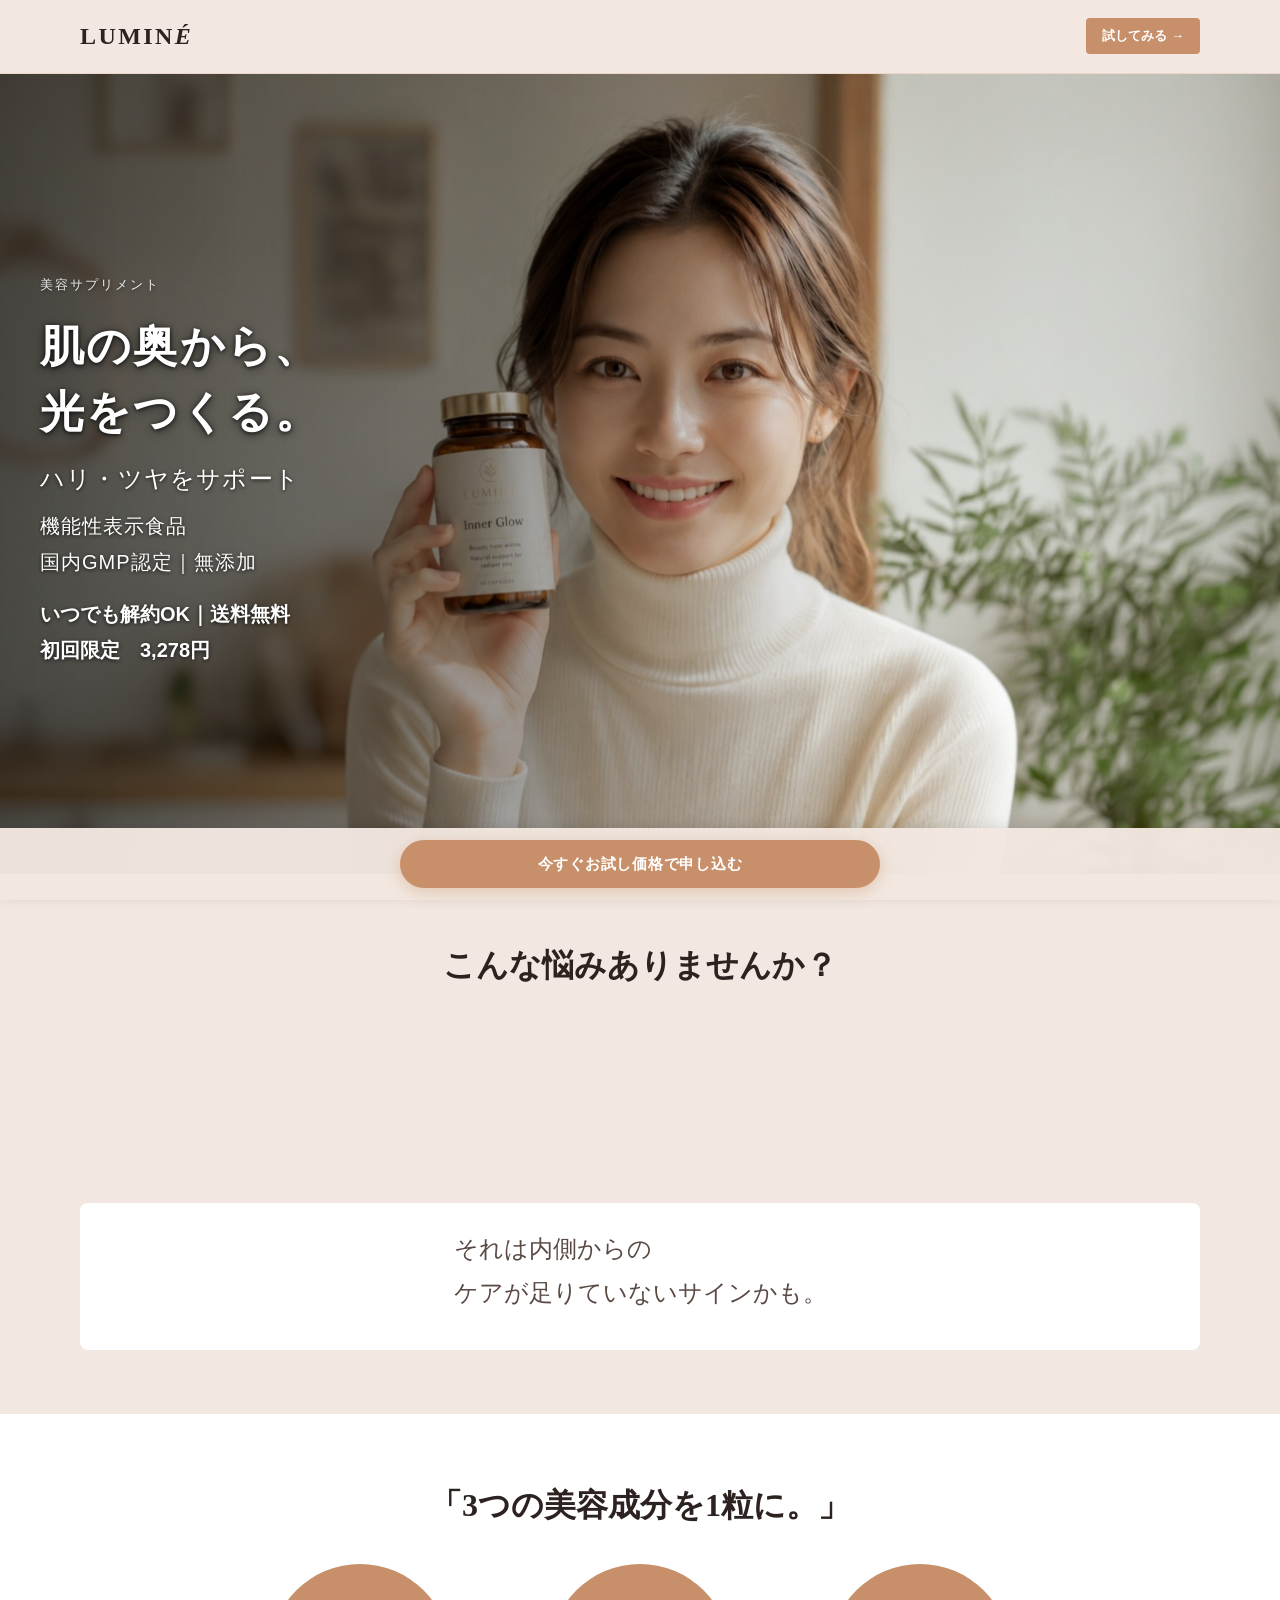
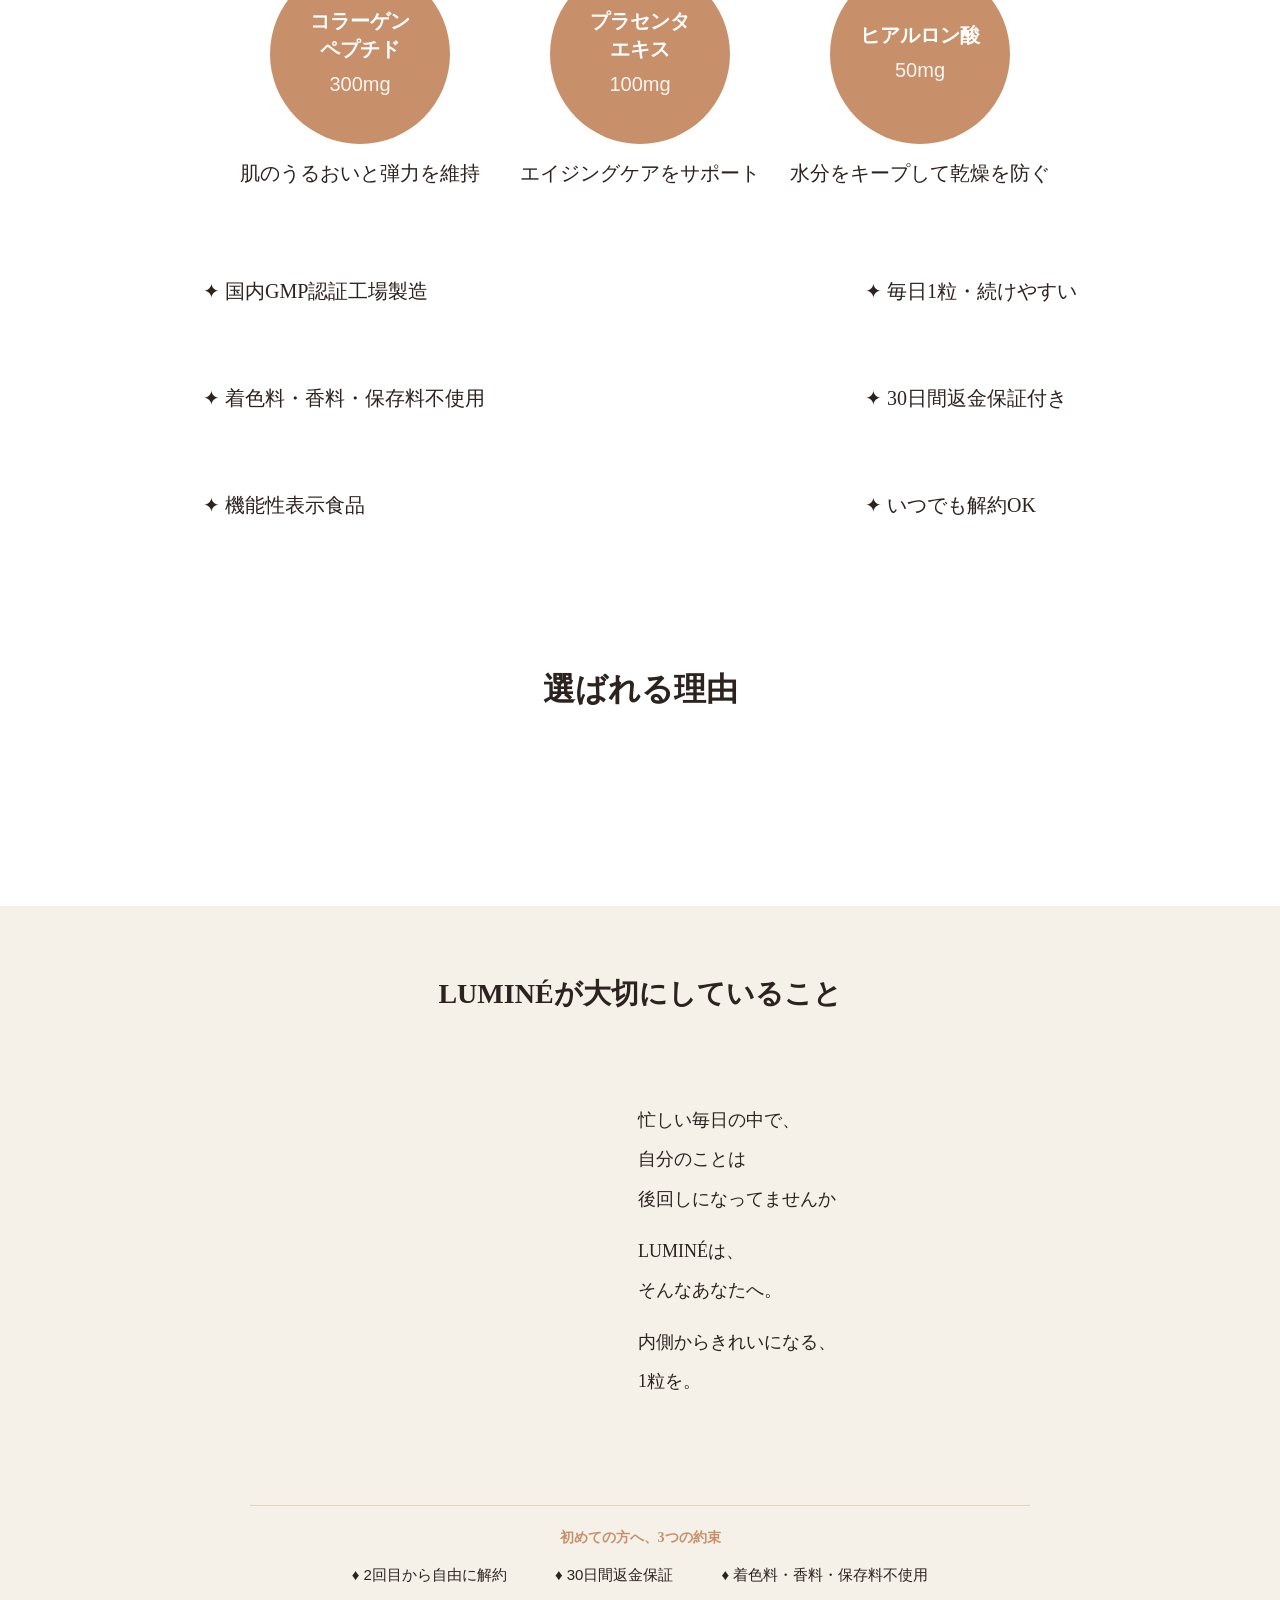
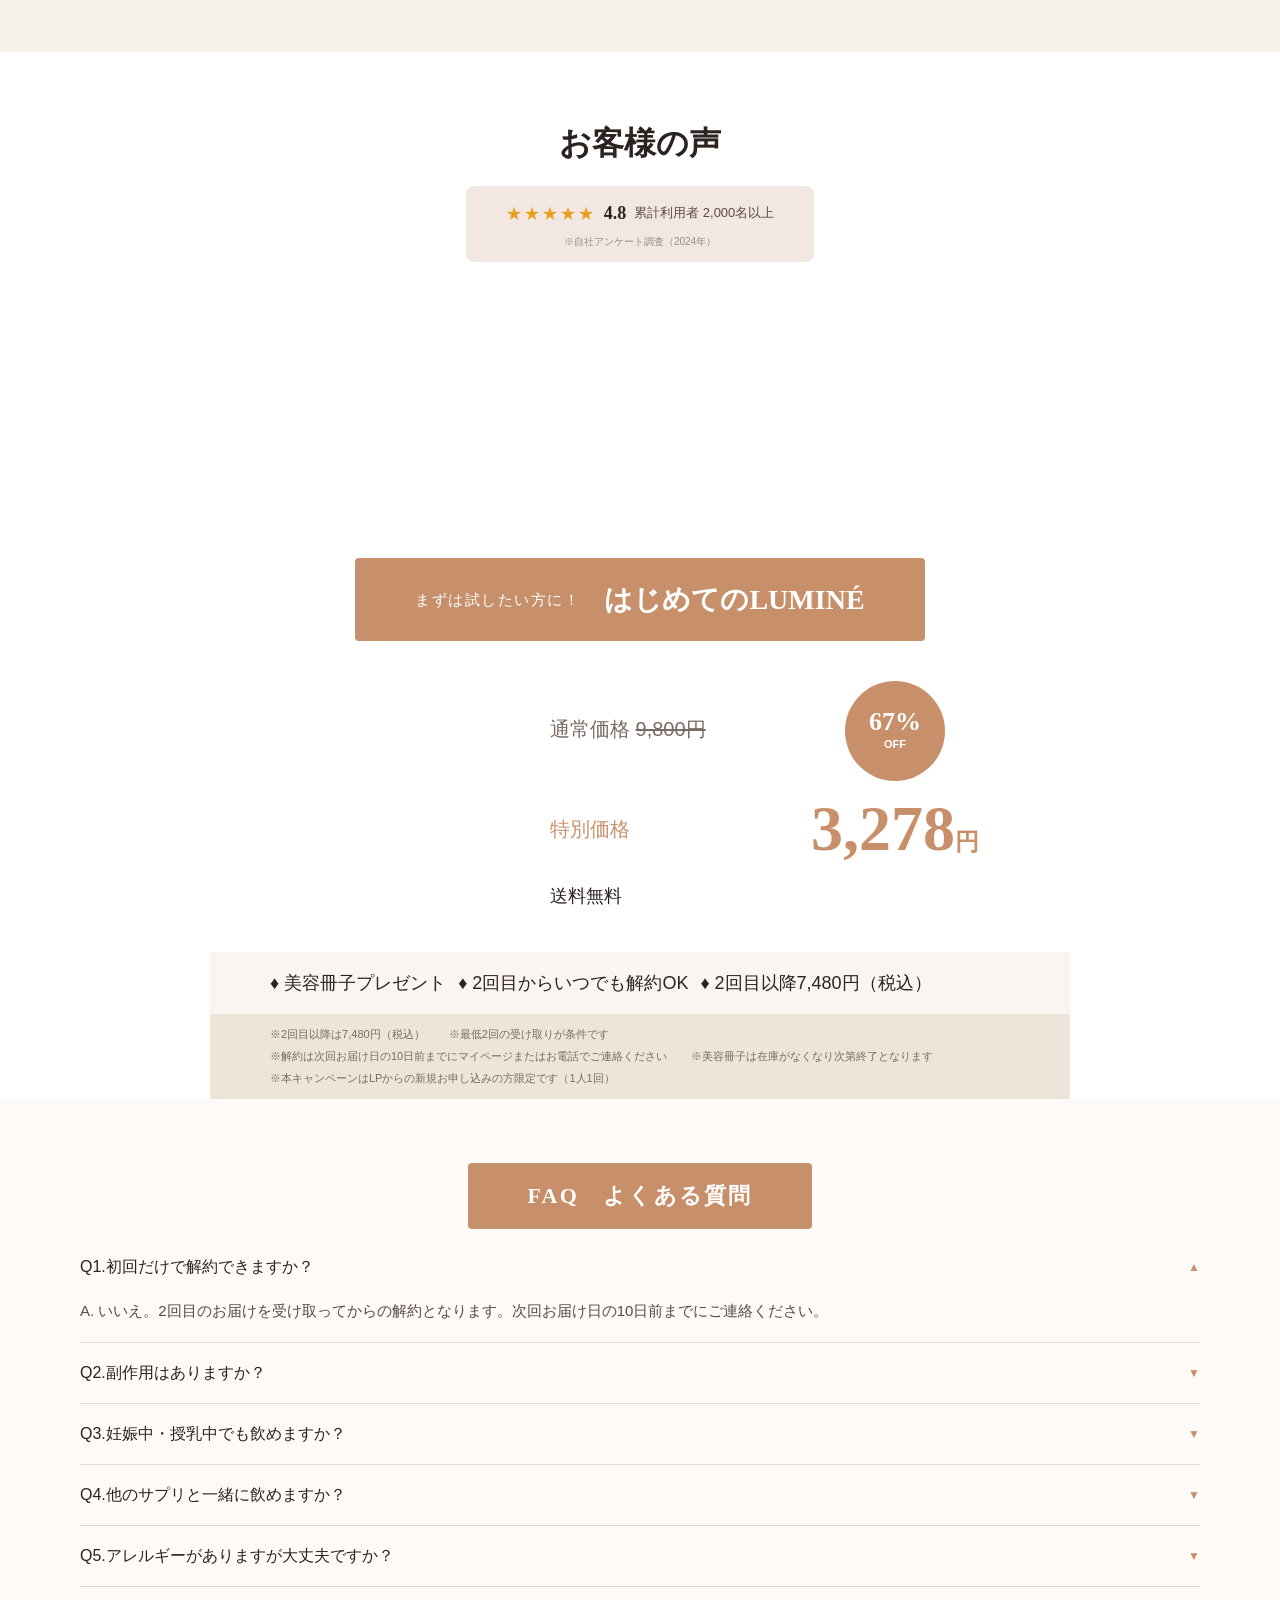
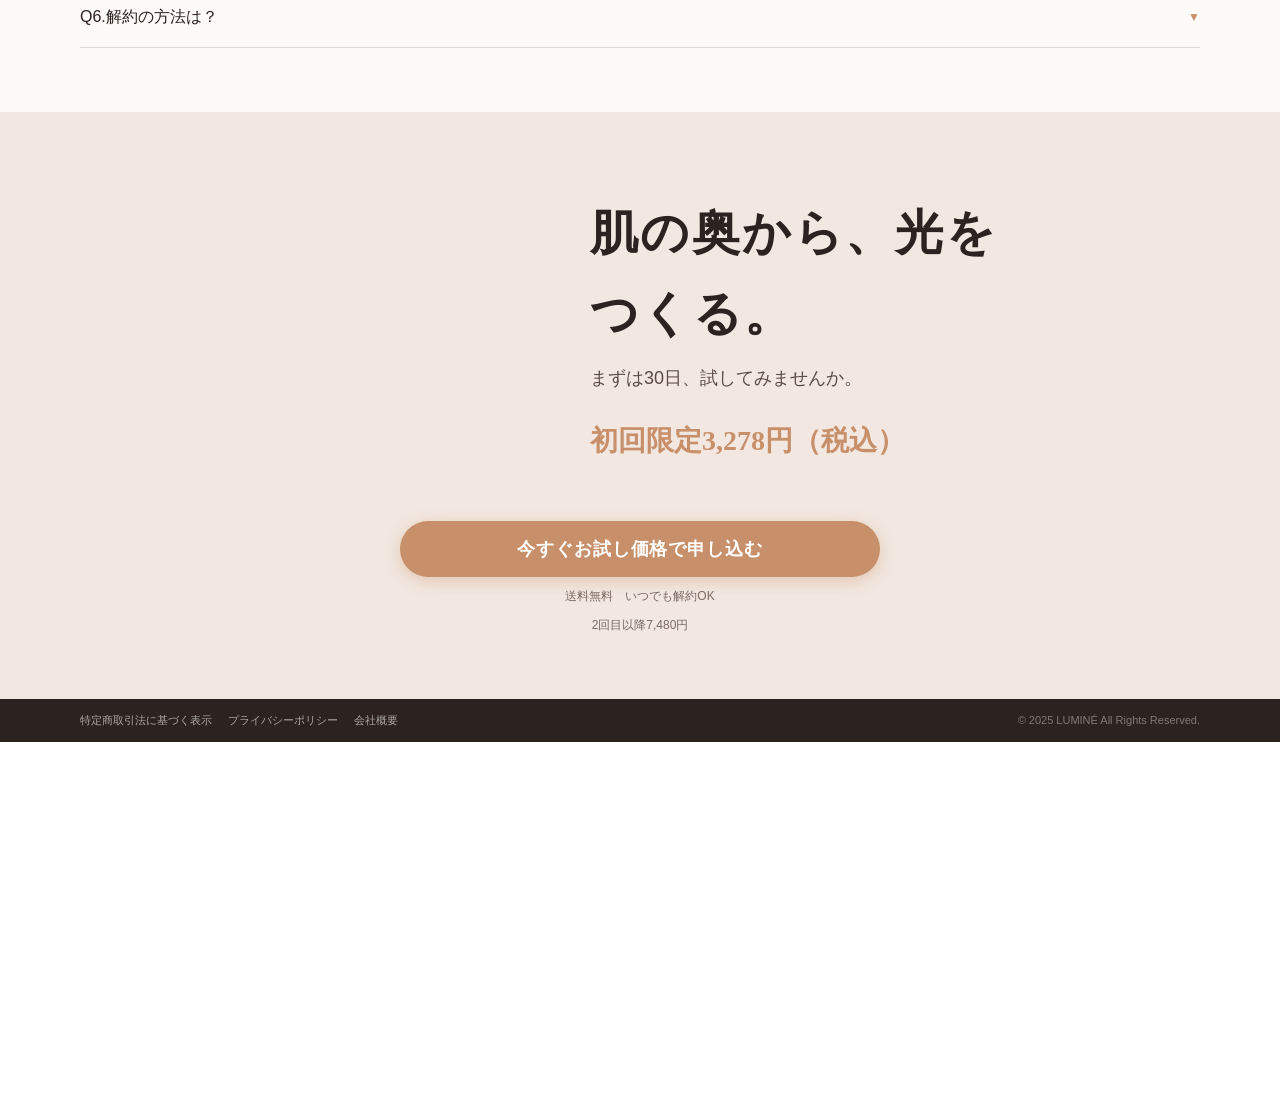
==== commit 0312cbe4: "FVスライドショー実装" ====
--- a/index.html
+++ b/index.html
@@ -44,8 +44,35 @@
     FV（ファーストビュー）
   ============================================================ -->
   <section class="fv">
-    <img src="images/fv-main.jpg" alt="LUMINÉを持つ女性" class="fv__bg fv__bg--sp">
-    <img src="images/fv-main-pc.jpg" alt="LUMINÉを持つ女性" class="fv__bg fv__bg--pc">
+    <!-- スライドショー -->
+    <div class="fv__slideshow">
+      <!-- SP版スライド -->
+      <div class="fv__slide fv__slide--sp fv__slide--active">
+        <img src="images/fv-main.jpg" alt="LUMINÉを持つ女性" class="fv__bg fv__bg--sp">
+      </div>
+      <div class="fv__slide fv__slide--sp">
+        <img src="images/fv-main-2.png" alt="LUMINÉを持つ女性" class="fv__bg fv__bg--sp">
+      </div>
+      <div class="fv__slide fv__slide--sp">
+        <img src="images/fv-main-3.png" alt="LUMINÉを持つ女性" class="fv__bg fv__bg--sp">
+      </div>
+      <!-- PC版スライド -->
+      <div class="fv__slide fv__slide--pc fv__slide--active">
+        <img src="images/fv-main-pc.jpg" alt="LUMINÉを持つ女性" class="fv__bg fv__bg--pc">
+      </div>
+      <div class="fv__slide fv__slide--pc">
+        <img src="images/fv-main-pc-2.png" alt="LUMINÉを持つ女性" class="fv__bg fv__bg--pc">
+      </div>
+      <div class="fv__slide fv__slide--pc">
+        <img src="images/fv-main-pc-3.png" alt="LUMINÉを持つ女性" class="fv__bg fv__bg--pc">
+      </div>
+    </div>
+    <!-- ドットナビゲーション -->
+    <div class="fv__dots" aria-label="スライドナビゲーション">
+      <button class="fv__dot fv__dot--active" aria-label="スライド1"></button>
+      <button class="fv__dot" aria-label="スライド2"></button>
+      <button class="fv__dot" aria-label="スライド3"></button>
+    </div>
     <div class="fv__overlay"></div>
     <div class="fv__content">
 
--- a/style.css
+++ b/style.css
@@ -63,6 +63,8 @@
   text-align: center;
   cursor: pointer;
   border: none;
+  outline: none;
+  -webkit-tap-highlight-color: transparent;
   transition: opacity 0.3s ease;
 }
 
@@ -158,6 +160,7 @@
 .fv {
   position: relative;
   width: 100%;
+  height: 600px;
   overflow: hidden;
 }
 
@@ -277,6 +280,75 @@
   line-height: 1.6;
 }
 
+/* ============================================================
+  FV スライドショー
+============================================================ */
+.fv__slideshow {
+  position: absolute;
+  top: 0;
+  left: 0;
+  right: 0;
+  bottom: 0;
+  z-index: 0;
+}
+
+.fv__slide {
+  position: absolute;
+  top: 0;
+  left: 0;
+  right: 0;
+  bottom: 0;
+  opacity: 0;
+  transition: opacity 1s ease;
+}
+
+.fv__slide--active {
+  opacity: 1;
+}
+
+.fv__slide .fv__bg {
+  position: absolute;
+  top: 0;
+  left: 0;
+  width: 100%;
+  height: 100%;
+  object-fit: cover;
+  object-position: center top;
+}
+
+/* SP/PCの出し分け（スライド単位） */
+.fv__slide--pc {
+  display: none;
+}
+
+/* ドットナビゲーション */
+.fv__dots {
+  position: absolute;
+  bottom: 16px;
+  left: 50%;
+  transform: translateX(-50%);
+  display: flex;
+  gap: 8px;
+  z-index: 3;
+}
+
+.fv__dot {
+  width: 8px;
+  height: 8px;
+  border-radius: 50%;
+  background-color: rgba(255, 255, 255, 0.5);
+  border: none;
+  cursor: pointer;
+  padding: 0;
+  transition: background-color 0.3s ease, transform 0.3s ease;
+  -webkit-tap-highlight-color: transparent;
+}
+
+.fv__dot--active {
+  background-color: var(--color-white);
+  transform: scale(1.3);
+}
+
 /* 下部：オファー（右手首あたり・下部） */
 .fv__offer {
   background-color: #2C2220;
@@ -1112,9 +1184,19 @@
   animation: none;
 }
 
+.btn--sticky:focus {
+  outline: none;
+  box-shadow: 0 0 0 3px rgba(200, 144, 106, 0.5);
+}
+
 .btn--large:hover {
   animation: none;
   opacity: 0.85;
+}
+
+.btn--large:focus {
+  outline: none;
+  box-shadow: 0 0 0 3px rgba(200, 144, 106, 0.5);
 }
 
 /* ============================================================
@@ -1138,6 +1220,11 @@
   }
 
   /* FV */
+  .fv {
+    height: 100vh;
+    max-height: 800px;
+  }
+
   .fv__bg--sp {
     display: none;
   }
@@ -1147,6 +1234,14 @@
     height: 100vh;
     max-height: 800px;
     object-position: center center;
+  }
+
+  .fv__slide--sp {
+    display: none;
+  }
+
+  .fv__slide--pc {
+    display: block;
   }
 
   .fv__overlay {
